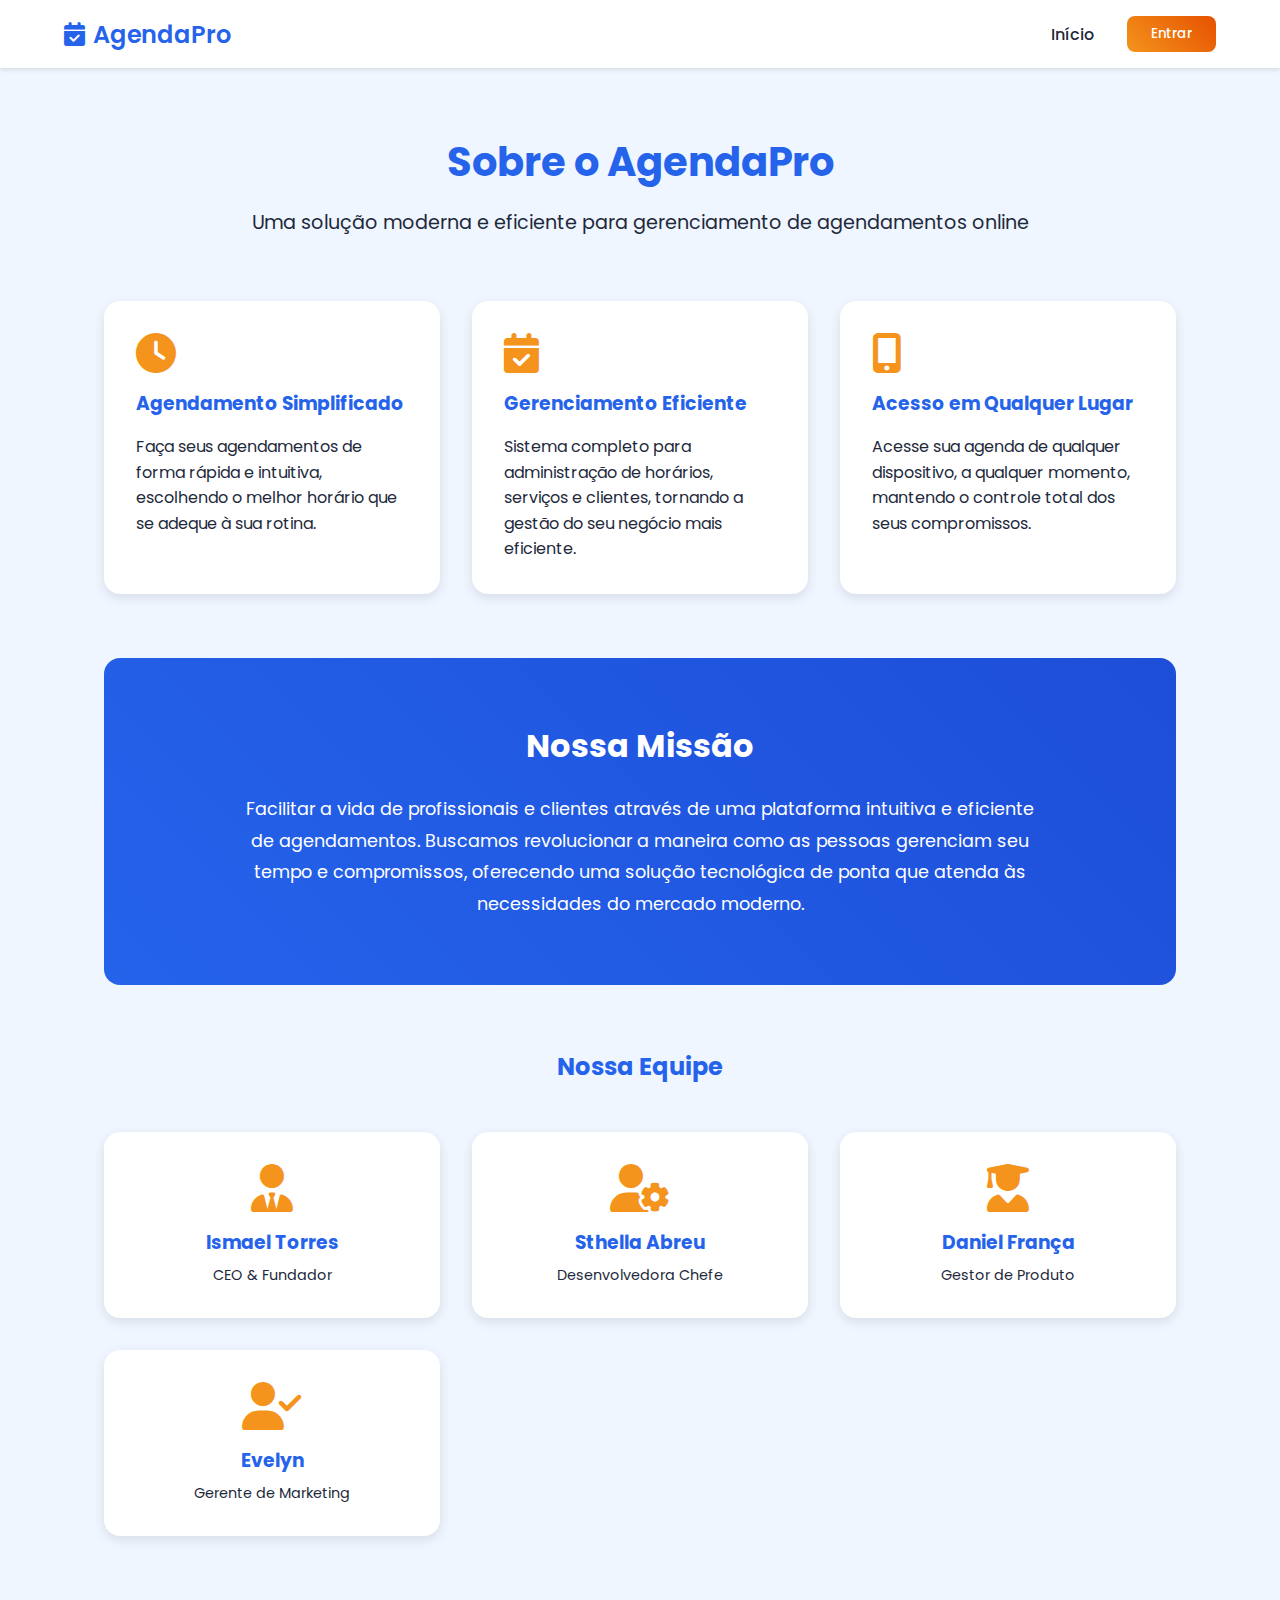
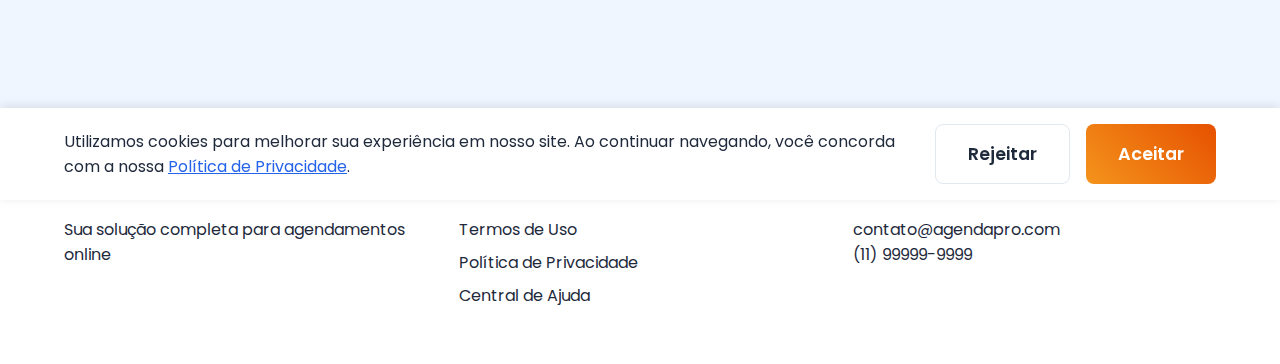
==== about.html @ c7402a68 "Add files via upload" ====
<!DOCTYPE html>
<html lang="pt-BR">
<head>
  <meta charset="UTF-8">
  <meta name="viewport" content="width=device-width, initial-scale=1.0">
  <title>Sobre - AgendaPro</title>
  <link href="https://fonts.googleapis.com/css2?family=Poppins:wght@300;400;500;600&display=swap" rel="stylesheet">
  <link rel="stylesheet" href="https://cdnjs.cloudflare.com/ajax/libs/font-awesome/6.4.0/css/all.min.css">
  <link rel="stylesheet" href="style.css">
  <style>
    .about-container {
      max-width: 1200px;
      margin: 0 auto;
      padding: 4rem 5%;
    }

    .about-header {
      text-align: center;
      margin-bottom: 3rem;
    }

    .about-header h1 {
      color: var(--primary-color);
      font-size: 2.5rem;
      margin-bottom: 1rem;
    }

    .about-header p {
      color: var(--text-color);
      font-size: 1.2rem;
      max-width: 800px;
      margin: 0 auto;
    }

    .features-grid {
      display: grid;
      grid-template-columns: repeat(auto-fit, minmax(300px, 1fr));
      gap: 2rem;
      margin: 4rem 0;
    }

    .feature-card {
      background: white;
      padding: 2rem;
      border-radius: 1rem;
      box-shadow: 0 4px 12px rgba(0,0,0,0.1);
      transition: transform 0.3s ease;
    }

    .feature-card:hover {
      transform: translateY(-5px);
    }

    .feature-card i {
      font-size: 2.5rem;
      color: var(--accent-color);
      margin-bottom: 1rem;
    }

    .feature-card h3 {
      color: var(--primary-color);
      margin-bottom: 1rem;
    }

    .feature-card p {
      color: var(--text-color);
      line-height: 1.6;
    }

    .mission-section {
      background: linear-gradient(45deg, var(--primary-color), var(--secondary-color));
      color: white;
      padding: 4rem 5%;
      margin: 4rem 0;
      border-radius: 1rem;
      text-align: center;
    }

    .mission-section h2 {
      font-size: 2rem;
      margin-bottom: 1.5rem;
    }

    .mission-section p {
      max-width: 800px;
      margin: 0 auto;
      line-height: 1.8;
      font-size: 1.1rem;
    }

    .team-section {
      text-align: center;
      margin: 4rem 0;
    }

    .team-section h2 {
      color: var(--primary-color);
      margin-bottom: 3rem;
    }

    .team-grid {
      display: grid;
      grid-template-columns: repeat(auto-fit, minmax(250px, 1fr));
      gap: 2rem;
    }

    .team-member {
      background: white;
      padding: 2rem;
      border-radius: 1rem;
      box-shadow: 0 4px 12px rgba(0,0,0,0.1);
    }

    .team-member i {
      font-size: 3rem;
      color: var(--accent-color);
      margin-bottom: 1rem;
    }

    .team-member h3 {
      color: var(--primary-color);
      margin-bottom: 0.5rem;
    }

    .team-member p {
      color: var(--text-color);
      font-size: 0.9rem;
    }

    @media (max-width: 768px) {
      .about-header h1 {
        font-size: 2rem;
      }
      
      .features-grid {
        grid-template-columns: 1fr;
      }
      
      .mission-section {
        margin: 2rem 0;
        padding: 2rem 5%;
      }
      
      .team-grid {
        grid-template-columns: 1fr;
      }
    }
  </style>
</head>
<body>
  <nav class="navbar">
    <div class="logo">
      <a href="index.html" style="text-decoration: none; color: inherit; display: flex; align-items: center; gap: 0.5rem;">
        <i class="fas fa-calendar-check"></i>
        <span>AgendaPro</span>
      </a>
    </div>
    <div class="nav-links">
      <a href="index.html">Início</a>
      <button class="login-btn" onclick="window.location.href='login.html'">Entrar</button>
    </div>
  </nav>

  <div class="about-container">
    <div class="about-header">
      <h1>Sobre o AgendaPro</h1>
      <p>Uma solução moderna e eficiente para gerenciamento de agendamentos online</p>
    </div>

    <div class="features-grid">
      <div class="feature-card">
        <i class="fas fa-clock"></i>
        <h3>Agendamento Simplificado</h3>
        <p>Faça seus agendamentos de forma rápida e intuitiva, escolhendo o melhor horário que se adeque à sua rotina.</p>
      </div>
      
      <div class="feature-card">
        <i class="fas fa-calendar-check"></i>
        <h3>Gerenciamento Eficiente</h3>
        <p>Sistema completo para administração de horários, serviços e clientes, tornando a gestão do seu negócio mais eficiente.</p>
      </div>
      
      <div class="feature-card">
        <i class="fas fa-mobile-alt"></i>
        <h3>Acesso em Qualquer Lugar</h3>
        <p>Acesse sua agenda de qualquer dispositivo, a qualquer momento, mantendo o controle total dos seus compromissos.</p>
      </div>
    </div>

    <div class="mission-section">
      <h2>Nossa Missão</h2>
      <p>Facilitar a vida de profissionais e clientes através de uma plataforma intuitiva e eficiente de agendamentos. Buscamos revolucionar a maneira como as pessoas gerenciam seu tempo e compromissos, oferecendo uma solução tecnológica de ponta que atenda às necessidades do mercado moderno.</p>
    </div>

    <div class="team-section">
      <h2>Nossa Equipe</h2>
      <div class="team-grid">
        <div class="team-member">
          <i class="fas fa-user-tie"></i>
          <h3>Ismael Torres</h3>
          <p>CEO & Fundador</p>
        </div>
        
        <div class="team-member">
          <i class="fas fa-user-gear"></i>
          <h3>Sthella Abreu</h3>
          <p>Desenvolvedora Chefe</p>
        </div>
        
        <div class="team-member">
          <i class="fas fa-user-graduate"></i>
          <h3>Daniel França</h3>
          <p>Gestor de Produto</p>
        </div>

        <div class="team-member">
          <i class="fas fa-user-check"></i>
          <h3>Evelyn</h3>
          <p>Gerente de Marketing</p>
        </div>
      </div>
    </div>
  </div>

  <footer>
    <div class="footer-content">
      <div class="footer-section">
        <h4>AgendaPro</h4>
        <p>Sua solução completa para agendamentos online</p>
      </div>
      <div class="footer-section">
        <h4>Links Úteis</h4>
        <a href="terms.html">Termos de Uso</a>
        <a href="privacy.html">Política de Privacidade</a>
        <a href="https://exemplo.com/ajuda">Central de Ajuda</a>
      </div>
      <div class="footer-section">
        <h4>Contato</h4>
        <p>contato@agendapro.com</p>
        <p>(11) 99999-9999</p>
      </div>
    </div>
  </footer>

  <script src="script.js"></script>
</body>
</html>
---- style.css ----
:root {
  --primary-color: #2563eb;
  --secondary-color: #1d4ed8;
  --tertiary-color: #1e40af;
  --accent-color: #f4941c;
  --accent-light: #ffb74d;
  --accent-dark: #e65100;
  --background-color: #eff6ff;
  --text-color: #1e293b;
  --gray-light: #e2e8f0;
}

* {
  margin: 0;
  padding: 0;
  box-sizing: border-box;
  font-family: 'Poppins', sans-serif;
}

body {
  background-color: var(--background-color);
  color: var(--text-color);
}

.navbar {
  display: flex;
  justify-content: space-between;
  align-items: center;
  padding: 1rem 5%;
  background: white;
  box-shadow: 0 2px 4px rgba(0,0,0,0.1);
}

.logo {
  display: flex;
  align-items: center;
  gap: 0.5rem;
  font-size: 1.5rem;
  font-weight: 600;
  color: var(--primary-color);
}

.nav-links {
  display: flex;
  gap: 2rem;
  align-items: center;
}

.nav-links a {
  text-decoration: none;
  color: var(--text-color);
  font-weight: 500;
}

.login-btn {
  background: linear-gradient(45deg, var(--accent-color), var(--accent-dark));
  color: white;
  border: none;
  padding: 0.5rem 1.5rem;
  border-radius: 0.5rem;
  cursor: pointer;
  font-weight: 500;
  transition: all 0.3s ease;
}

.login-btn:hover {
  background: linear-gradient(45deg, var(--accent-dark), var(--accent-color));
}

.login-btn i {
  transition: transform 0.2s;
}

.login-btn:hover i {
  transform: translateY(2px);
}

.booking-section {
  padding: 4rem 5%;
  margin-top: 2rem;
}

.booking-section h2 {
  text-align: center;
  margin-bottom: 2rem;
  color: var(--primary-color);
  animation: fadeInUp 0.8s ease-out forwards;
  position: relative;
}

.booking-section h2::after {
  content: '';
  position: absolute;
  bottom: -10px;
  left: 50%;
  transform: translateX(-50%);
  width: 0;
  height: 3px;
  background: linear-gradient(45deg, var(--primary-color), var(--accent-color));
  animation: lineExpand 1s ease-out forwards;
  animation-delay: 0.5s;
}

@keyframes fadeInUp {
  from {
    opacity: 0;
    transform: translateY(20px);
  }
  to {
    opacity: 1;
    transform: translateY(0);
  }
}

@keyframes lineExpand {
  from {
    width: 0;
  }
  to {
    width: 100px;
  }
}

.hero {
  padding: 4rem 5%;
  background: linear-gradient(45deg, var(--secondary-color), var(--tertiary-color));
  color: white;
  text-align: center;
}

.hero-content {
  max-width: 800px;
  margin: 0 auto;
}

.hero h1 {
  font-size: 2.5rem;
  margin-bottom: 1rem;
}

.hero p {
  font-size: 1.2rem;
  margin-bottom: 2rem;
}

.cta-btn {
  background: linear-gradient(45deg, var(--accent-color), var(--accent-dark));
  color: white;
  border: none;
  padding: 1rem 2rem;
  border-radius: 0.5rem;
  font-size: 1.1rem;
  font-weight: 600;
  cursor: pointer;
  transition: all 0.3s ease;
}

.cta-btn:hover {
  background: linear-gradient(45deg, var(--accent-dark), var(--accent-color));
  transform: translateY(-2px);
}

.booking-container {
  display: grid;
  grid-template-columns: repeat(auto-fit, minmax(250px, 1fr));
  gap: 1.5rem;
  max-width: 900px;
  margin: 0 auto;
}

.service-options {
  display: grid;
  gap: 0.75rem;
}

.service-card {
  opacity: 0;
  animation: fadeInUp 0.5s ease-out forwards;
  background: linear-gradient(135deg, white, #fff3e0);
  padding: 1.25rem;
  border-radius: 0.5rem;
  cursor: pointer;
  transition: all 0.2s;
  border: 2px solid transparent;
}

.service-card:nth-child(1) { 
  animation-delay: 0.2s; 
}

.service-card:nth-child(2) { 
  animation-delay: 0.3s; 
}

.service-card:nth-child(3) { 
  animation-delay: 0.4s; 
}

.service-card:nth-child(4) { 
  animation-delay: 0.5s; 
}

.service-card:nth-child(5) { 
  animation-delay: 0.6s; 
}

.service-card:hover {
  transform: translateY(-2px);
  border-color: var(--accent-color);
  box-shadow: 0 4px 12px rgba(244, 148, 28, 0.15);
}

.service-card i {
  font-size: 1.5rem;
  color: var(--accent-color);
  margin-bottom: 0.5rem;
}

.service-card span {
  display: block;
  font-weight: 500;
  margin-bottom: 0.5rem;
}

.service-card p {
  color: #64748b;
  font-size: 0.9rem;
}

.service-suboptions {
  display: none;
  margin-top: 1rem;
  animation: fadeIn 0.3s ease;
}

.service-suboption {
  background: white;
  padding: 1rem;
  margin-bottom: 0.5rem;
  border-radius: 0.5rem;
  cursor: pointer;
  transition: all 0.2s;
  border: 1px solid var(--gray-light);
}

.service-suboption:hover {
  border-color: var(--accent-color);
  transform: translateY(-2px);
}

.service-suboption.selected {
  border-color: var(--accent-color);
  background: linear-gradient(135deg, white, #fff3e0);
}

.service-suboption small {
  display: block;
  color: var(--text-color);
  opacity: 0.7;
  font-size: 0.8rem;
  margin-top: 0.25rem;
}

.description-field {
  display: none;
  margin-top: 1rem;
  animation: fadeIn 0.3s ease;
}

.description-field textarea {
  width: 100%;
  padding: 0.75rem;
  border: 1px solid var(--gray-light);
  border-radius: 0.5rem;
  font-family: inherit;
  font-size: 0.9rem;
  resize: vertical;
  min-height: 100px;
}

.description-field textarea:focus {
  outline: none;
  border-color: var(--accent-color);
  box-shadow: 0 0 0 2px rgba(244, 148, 28, 0.1);
}

.description-field label {
  display: block;
  margin-bottom: 0.5rem;
  color: var(--text-color);
  font-weight: 500;
}

.calendar-section {
  background: white;
  padding: 1.25rem;
  border-radius: 0.5rem;
  box-shadow: 0 4px 12px rgba(139, 92, 246, 0.1);
  width: 100%;
}

.calendar-section h3 {
  text-align: center;
  margin-bottom: 1rem;
}

.flatpickr-calendar {
  background: transparent;
  box-shadow: none;
  width: 100% !important;
  max-width: 300px;
  margin: 0 auto;
}

.flatpickr-months {
  background: linear-gradient(45deg, var(--primary-color), var(--tertiary-color));
  border-radius: 0.5rem 0.5rem 0 0;
  padding: 0.5rem 0;
  margin-bottom: 0.5rem;
}

.flatpickr-month {
  height: 50px;
}

.flatpickr-current-month {
  padding: 0;
  display: flex;
  align-items: center;
  justify-content: center;
  font-size: 1.1rem;
}

.flatpickr-current-month .flatpickr-monthDropdown-months,
.flatpickr-current-month .numInputWrapper span.arrowUp,
.flatpickr-current-month .numInputWrapper span.arrowDown,
.flatpickr-current-month input.cur-year {
  color: white !important;
  fill: white !important;
}

.flatpickr-monthDropdown-months,
.numInputWrapper {
  color: white !important;
  font-weight: 500;
}

.flatpickr-monthDropdown-month {
  color: var(--text-color) !important; /* Keep dropdown options dark for readability */
}

.flatpickr-weekdays {
  background: transparent;
  padding: 0.5rem 0;
}

.flatpickr-weekday {
  color: var(--primary-color) !important;
  font-weight: 500;
  font-size: 0.95rem;
}

.flatpickr-days {
  padding: 0.5rem;
}

.dayContainer {
  width: 100%;
  min-width: 100%;
  max-width: 100%;
}

.flatpickr-day {
  border-radius: 0.5rem;
  margin: 0.15rem;
  height: 38px;
  line-height: 38px;
  color: var(--text-color);
  font-weight: 500;
  font-size: 0.9rem;
  width: calc(100% / 7 - 0.3rem);
  max-width: calc(100% / 7 - 0.3rem);
}

.flatpickr-day.selected {
  background: linear-gradient(45deg, var(--primary-color), var(--tertiary-color));
  border-color: transparent;
}

.flatpickr-day.selected:hover {
  background: linear-gradient(45deg, var(--tertiary-color), var(--primary-color));
  border-color: transparent;
}

.flatpickr-day:hover {
  background: var(--background-color);
}

.flatpickr-day.today {
  border-color: var(--primary-color);
}

.flatpickr-day.disabled {
  color: var(--gray-light) !important;
}

.time-slots {
  background: white;
  padding: 1.5rem;
  border-radius: 0.5rem;
}

.slots-container {
  display: grid;
  grid-template-columns: repeat(auto-fit, minmax(100px, 1fr));
  gap: 0.5rem;
  margin-top: 1rem;
}

.time-slot {
  background: var(--gray-light);
  padding: 0.5rem;
  border-radius: 0.25rem;
  text-align: center;
  cursor: pointer;
  transition: all 0.2s;
}

.time-slot:hover {
  background: linear-gradient(45deg, var(--accent-color), var(--accent-dark));
}

.time-slot.booked {
  background: #ffebee !important;
  color: #d32f2f !important;
  cursor: not-allowed !important;
  opacity: 0.8;
}

.time-slot.booked:hover {
  background: #ffebee !important;
  color: #d32f2f !important;
  transform: none !important;
}

.time-slot.selected {
  background: linear-gradient(45deg, var(--accent-color), var(--accent-dark));
}

.events-banner {
  background: linear-gradient(135deg, var(--primary-color), var(--secondary-color));
  padding: 3rem 5%;
  margin: 3rem 0;
  text-align: center;
  border-radius: 1.5rem;
  box-shadow: 0 8px 25px rgba(37, 99, 235, 0.15);
  position: relative;
  overflow: hidden;
}

.events-banner::before {
  content: '';
  position: absolute;
  top: -50%;
  left: -50%;
  width: 200%;
  height: 200%;
  background: linear-gradient(
    45deg,
    transparent 0%,
    rgba(255, 255, 255, 0.05) 30%,
    transparent 60%
  );
  animation: shimmer 8s infinite linear;
  pointer-events: none;
}

@keyframes shimmer {
  0% {
    transform: translateX(-50%) translateY(-50%) rotate(0deg);
  }
  100% {
    transform: translateX(-50%) translateY(-50%) rotate(360deg);
  }
}

.events-banner h3 {
  color: white;
  font-size: 2rem;
  margin-bottom: 2rem;
  position: relative;
  display: inline-block;
  text-shadow: 2px 2px 4px rgba(0, 0, 0, 0.2);
}

.events-banner h3::after {
  content: '';
  position: absolute;
  bottom: -10px;
  left: 50%;
  transform: translateX(-50%);
  width: 80px;
  height: 4px;
  background: linear-gradient(45deg, var(--accent-color), var(--accent-light));
  border-radius: 2px;
  box-shadow: 0 2px 4px rgba(244, 148, 28, 0.3);
}

.events-container {
  display: grid;
  grid-template-columns: repeat(auto-fit, minmax(300px, 1fr));
  gap: 2.5rem;
  max-width: 1400px;
  margin: 0 auto;
  padding: 1rem;
}

.event-card {
  background: rgba(255, 255, 255, 0.95);
  padding: 2rem;
  border-radius: 1rem;
  box-shadow: 0 12px 30px rgba(0, 0, 0, 0.1);
  transition: all 0.4s ease;
  backdrop-filter: blur(10px);
  border: 1px solid rgba(255, 255, 255, 0.2);
  position: relative;
  overflow: hidden;
}

.event-card.status-disponivel {
  background: linear-gradient(135deg, rgba(255, 255, 255, 0.95), rgba(220, 255, 220, 0.95));
  border-left: 4px solid #22c55e;
}

.event-card.status-encerrado {
  background: linear-gradient(135deg, rgba(255, 255, 255, 0.95), rgba(255, 251, 220, 0.95));
  border-left: 4px solid #eab308;
}

.event-card.status-cancelado {
  background: linear-gradient(135deg, rgba(255, 255, 255, 0.95), rgba(255, 220, 220, 0.95));
  border-left: 4px solid #ef4444;
}

.event-card::before {
  content: '';
  position: absolute;
  top: 0;
  left: 0;
  width: 100%;
  height: 5px;
  background: linear-gradient(45deg, var(--accent-color), var(--accent-light));
}

.event-card:hover {
  transform: translateY(-10px);
  box-shadow: 0 20px 40px rgba(0, 0, 0, 0.15);
}

.event-card i {
  font-size: 2rem;
  color: var(--accent-color);
  margin-bottom: 1rem;
  background: linear-gradient(135deg, var(--accent-color), var(--accent-light));
  -webkit-background-clip: text;
  -webkit-text-fill-color: transparent;
  filter: drop-shadow(2px 2px 4px rgba(244, 148, 28, 0.3));
}

.event-card h4 {
  color: var(--primary-color);
  font-size: 1.25rem;
  margin-bottom: 0.75rem;
  font-weight: 600;
}

.event-card p {
  color: var(--text-color);
  line-height: 1.6;
  margin-bottom: 0.5rem;
  font-size: 1.1rem;
}

.event-card.editable-event {
  position: relative;
  border: 1px dashed var(--primary-color);
}

.event-card .event-title {
  border: 1px dashed transparent;
  padding: 0.25rem;
  cursor: text;
  transition: all 0.2s ease;
}

.event-card .event-title:hover {
  border-color: var(--primary-color);
}

.event-card .event-title:focus {
  outline: none;
  border-color: var(--primary-color);
  background: rgba(139, 92, 246, 0.1);
}

.event-status-display {
  display: inline-block;
  padding: 0.5rem 1rem;
  border-radius: 2rem;
  font-size: 0.9rem;
  font-weight: 500;
  margin-top: 1rem;
}

.status-disponivel .event-status-display {
  background: rgba(34, 197, 94, 0.1);
  color: #16a34a;
}

.status-encerrado .event-status-display {
  background: rgba(234, 179, 8, 0.1);
  color: #ca8a04;
}

.status-cancelado .event-status-display {
  background: rgba(239, 68, 68, 0.1);
  color: #dc2626;
}

.admin-controls {
  display: flex;
  gap: 0.5rem;
  margin-top: 1rem;
}

.edit-event-btn {
  background: var(--primary-color);
  color: white;
  border: none;
  padding: 0.5rem 1rem;
  border-radius: 0.25rem;
  cursor: pointer;
  transition: all 0.2s;
}

.edit-event-btn:hover {
  background: var(--secondary-color);
}

.edit-form {
  display: flex;
  flex-direction: column;
  gap: 1rem;
  margin-top: 1rem;
}

.edit-form .form-group {
  display: flex;
  flex-direction: column;
  gap: 0.5rem;
}

.edit-form input,
.edit-form select {
  padding: 0.5rem;
  border: 1px solid var(--gray-light);
  border-radius: 0.25rem;
  font-family: inherit;
}

.save-edit-btn {
  background: linear-gradient(45deg, var(--accent-color), var(--accent-dark));
  color: white;
  border: none;
  padding: 0.75rem;
  border-radius: 0.5rem;
  cursor: pointer;
  font-weight: 500;
  transition: all 0.3s ease;
  margin-top: 1rem;
}

.save-edit-btn:hover {
  background: linear-gradient(45deg, var(--accent-dark), var(--accent-color));
  transform: translateY(-2px);
}

.edit-time-slots {
  display: grid;
  grid-template-columns: repeat(auto-fill, minmax(140px, 1fr));
  gap: 0.5rem;
}

.delete-event-btn {
  background: #ffebee;
  color: #d32f2f;
  border: none;
  padding: 0.5rem 1rem;
  border-radius: 0.25rem;
  cursor: pointer;
  margin-top: 0.5rem;
  transition: all 0.2s;
}

.delete-event-btn:hover {
  background: #d32f2f;
  color: white;
}

.appointments-container {
  margin-top: 1rem;
  max-height: 400px;
  overflow-y: auto;
}

.appointment-item {
  display: flex;
  justify-content: space-between;
  align-items: center;
  padding: 1rem;
  border: 1px solid var(--gray-light);
  border-radius: 0.5rem;
  margin-bottom: 0.5rem;
}

.appointment-info {
  display: flex;
  flex-direction: column;
  gap: 0.25rem;
}

.cancel-btn {
  background: #ffebee;
  color: #d32f2f;
  border: none;
  padding: 0.5rem 1rem;
  border-radius: 0.25rem;
  cursor: pointer;
  font-weight: 500;
  transition: all 0.2s;
}

.cancel-btn:hover {
  background: #d32f2f;
  color: white;
}

.no-appointments {
  text-align: center;
  color: var(--text-color);
  opacity: 0.7;
  padding: 2rem;
}

.auth-button {
  background: linear-gradient(45deg, var(--accent-color), var(--accent-dark));
}

.auth-button:hover {
  background: linear-gradient(45deg, var(--accent-dark), var(--accent-color));
}

.event-time-slots {
  display: grid;
  grid-template-columns: repeat(auto-fill, minmax(140px, 1fr));
  gap: 0.5rem;
  margin: 1rem 0;
}

.event-time-slot {
  background: var(--gray-light);
  padding: 0.5rem;
  border-radius: 0.25rem;
  text-align: center;
  cursor: pointer;
  transition: all 0.2s;
}

.event-time-slot:hover {
  background: var(--accent-light);
  transform: translateY(-2px);
}

.event-time-slot.selected {
  background: linear-gradient(45deg, var(--accent-color), var(--accent-dark));
  color: white;
}

.confirm-event-btn {
  background: linear-gradient(45deg, var(--accent-color), var(--accent-dark));
  color: white;
  border: none;
  padding: 0.75rem 1.5rem;
  border-radius: 0.5rem;
  cursor: pointer;
  font-weight: 500;
  transition: all 0.3s ease;
  width: 100%;
  margin-top: 1rem;
}

.confirm-event-btn:hover {
  background: linear-gradient(45deg, var(--accent-dark), var(--accent-color));
  transform: translateY(-2px);
}

.time-slots-container h5 {
  color: var(--primary-color);
  margin-top: 1rem;
  margin-bottom: 0.5rem;
}

.popup-overlay {
  display: none;
  position: fixed;
  top: 0;
  left: 0;
  width: 100%;
  height: 100%;
  background: rgba(0, 0, 0, 0.5);
  z-index: 1100;
  justify-content: center;
  align-items: center;
}

.popup {
  background: white;
  padding: 2rem;
  border-radius: 1rem;
  max-width: 90%;
  width: 500px;
  position: relative;
  animation: popupFadeIn 0.3s ease;
  z-index: 1101;
}

.popup-header {
  display: flex;
  justify-content: space-between;
  align-items: center;
  margin-bottom: 1.5rem;
}

.popup-close {
  background: none;
  border: none;
  font-size: 1.5rem;
  cursor: pointer;
  color: var(--text-color);
}

.popup-title {
  color: var(--primary-color);
  margin: 0;
}

.popup .slots-container {
  max-height: 400px;
  overflow-y: auto;
  padding-right: 1rem;
}

@keyframes popupFadeIn {
  from {
    opacity: 0;
    transform: translateY(-20px);
  }
  to {
    opacity: 1;
    transform: translateY(0);
  }
}

.popup .time-slot {
  padding: 0.75rem;
  margin-bottom: 0.5rem;
  font-size: 1rem;
}

.popup .time-slot:hover {
  transform: translateY(-2px);
}

.popup .time-slot.selected {
  background: linear-gradient(45deg, var(--accent-color), var(--accent-dark));
  color: white;
}

.popup p {
  color: var(--text-color);
  line-height: 1.5;
}

.popup .cta-btn {
  background: linear-gradient(45deg, var(--accent-color), var(--accent-dark));
  color: white;
  border: none;
  padding: 0.75rem 1.5rem;
  border-radius: 0.5rem;
  cursor: pointer;
  font-weight: 500;
  transition: all 0.3s ease;
}

.popup .cta-btn:hover {
  background: linear-gradient(45deg, var(--accent-dark), var(--accent-color));
  transform: translateY(-2px);
}

.cookie-consent {
  position: fixed;
  bottom: -100%;
  left: 0;
  right: 0;
  background: white;
  padding: 1rem 5%;
  box-shadow: 0 -2px 10px rgba(0,0,0,0.1);
  display: flex;
  justify-content: space-between;
  align-items: center;
  transition: bottom 0.3s ease;
  z-index: 1001;
}

.cookie-consent.show {
  bottom: 0;
}

.cookie-text {
  flex: 1;
  padding-right: 2rem;
}

.cookie-buttons {
  display: flex;
  gap: 1rem;
}

.cookie-btn {
  padding: 0.5rem 1.5rem;
  border-radius: 0.5rem;
  cursor: pointer;
  font-weight: 500;
  transition: all 0.3s ease;
}

.accept-cookies {
  background: linear-gradient(45deg, var(--accent-color), var(--accent-dark));
  color: white;
  border: none;
}

.accept-cookies:hover {
  background: linear-gradient(45deg, var(--accent-dark), var(--accent-color));
}

.reject-cookies {
  background: white;
  color: var(--text-color);
  border: 1px solid var(--gray-light);
}

.reject-cookies:hover {
  background: var(--gray-light);
}

.dropdown-menu {
  display: none;
  position: absolute;
  top: 100%;
  right: 0;
  background: white;
  border-radius: 0.5rem;
  box-shadow: 0 2px 10px rgba(0,0,0,0.1);
  margin-top: 0.5rem;
  min-width: 150px;
  z-index: 1000;
}

.dropdown-menu.show {
  display: block;
  animation: fadeIn 0.2s ease;
}

.dropdown-item {
  display: flex;
  align-items: center;
  gap: 0.5rem;
  width: 100%;
  padding: 0.75rem 1rem;
  border: none;
  background: none;
  color: var(--text-color);
  cursor: pointer;
  transition: all 0.2s;
  text-align: left;
  font-size: 0.9rem;
}

.dropdown-item:hover {
  background: var(--accent-light);
  color: var(--accent-dark);
}

@keyframes fadeIn {
  from {
    opacity: 0;
    transform: translateY(-10px);
  }
  to {
    opacity: 1;
    transform: translateY(0);
  }
}

.no-events-message {
  grid-column: 1 / -1;
  text-align: center;
  padding: 3rem 2rem;
  background: rgba(255, 255, 255, 0.1);
  border-radius: 1rem;
  backdrop-filter: blur(10px);
  border: 1px solid rgba(255, 255, 255, 0.2);
}

.no-events-message p {
  color: rgba(255, 255, 255, 0.7);
  font-size: 1.2rem;
  font-weight: 500;
  text-shadow: 1px 1px 2px rgba(0, 0, 0, 0.1);
}

footer {
  background: white;
  padding: 3rem 5%;
  margin-top: 4rem;
}

.footer-content {
  display: grid;
  grid-template-columns: repeat(auto-fit, minmax(250px, 1fr));
  gap: 2rem;
  max-width: 1200px;
  margin: 0 auto;
}

.footer-section h4 {
  margin-bottom: 1rem;
  color: var(--primary-color);
}

.footer-section a {
  display: block;
  color: var(--text-color);
  text-decoration: none;
  margin-bottom: 0.5rem;
}

.duration-options {
  margin-top: 0.5rem;
}

.duration-select {
  width: 100%;
  padding: 0.5rem;
  border: 1px solid var(--gray-light);
  border-radius: 0.5rem;
  font-family: inherit;
  font-size: 0.9rem;
  background-color: white;
}

@media (max-width: 768px) {
  .navbar {
    padding: 0.75rem 1rem;
    flex-direction: column;
    gap: 1rem;
  }

  .nav-links {
    width: 100%;
    justify-content: center;
    gap: 1rem;
  }

  .hero {
    padding: 2rem 1rem;
  }

  .hero h1 {
    font-size: 2rem;
  }

  .hero p {
    font-size: 1rem;
  }

  .booking-section {
    padding: 2rem 1rem;
  }

  .service-options {
    grid-template-columns: 1fr;
  }

  .calendar-section {
    padding: 1rem;
  }

  .time-slots-container {
    display: grid;
    grid-template-columns: repeat(2, 1fr);
  }

  .events-banner {
    padding: 2rem 1.5rem;
    margin: 2rem 0;
  }

  .events-banner h3 {
    font-size: 1.75rem;
    margin-bottom: 1.5rem;
  }

  .event-card {
    padding: 1.5rem;
  }

  .footer-content {
    grid-template-columns: 1fr;
    text-align: center;
    gap: 2rem;
  }

  .cookie-consent {
    flex-direction: column;
    text-align: center;
    padding: 1rem;
  }

  .cookie-buttons {
    justify-content: center;
    margin-top: 1rem;
  }
}

@media (max-width: 480px) {
  .navbar .logo {
    font-size: 1.25rem;
  }

  .nav-links {
    flex-direction: column;
  }

  .login-btn {
    width: 100%;
  }

  .hero h1 {
    font-size: 1.75rem;
  }

  .service-card {
    padding: 1rem;
  }

  .time-slots-container {
    grid-template-columns: 1fr;
  }

  .popup {
    width: 95%;
    padding: 1rem;
  }

  .events-banner h3 {
    font-size: 1.5rem;
  }

  .event-card i {
    font-size: 1.75rem;
  }

  .event-card h4 {
    font-size: 1.1rem;
  }

  .event-card {
    padding: 1.25rem;
  }

  .no-events-message p {
    font-size: 1.2rem;
  }
}
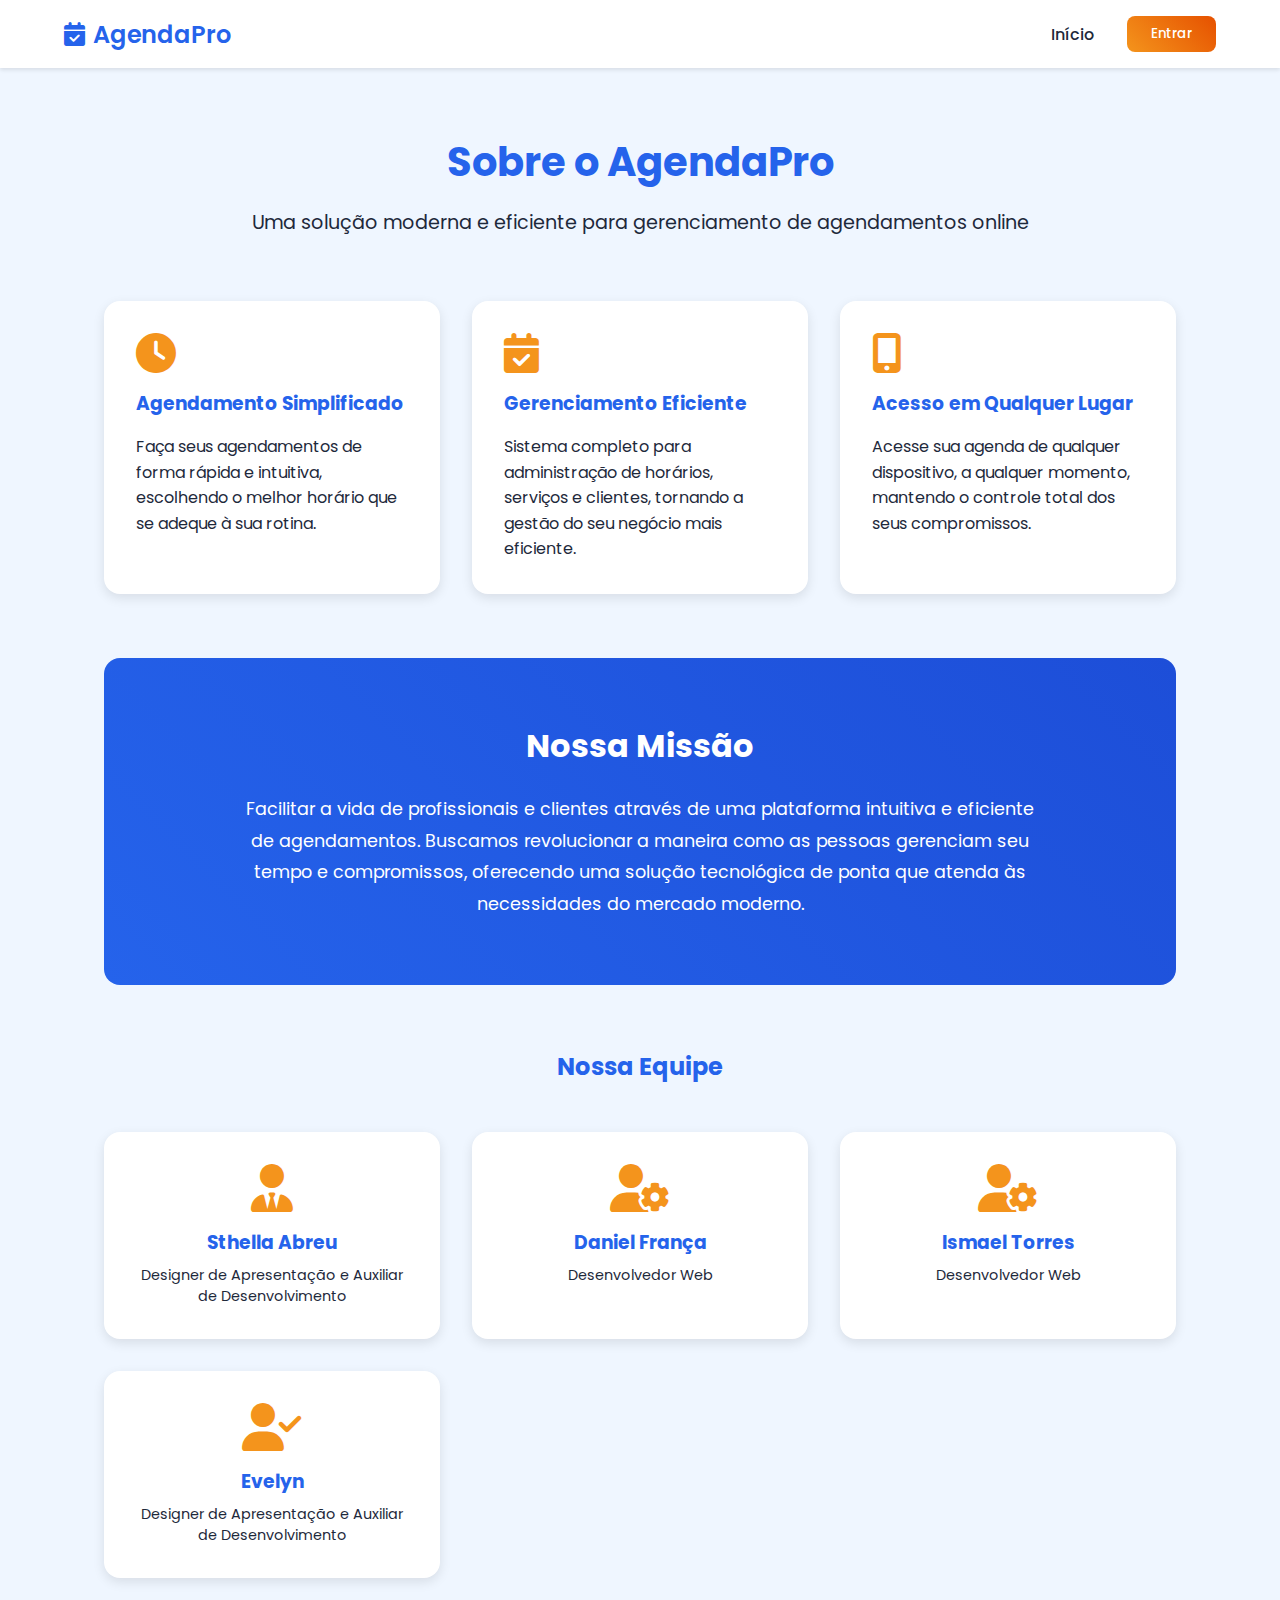
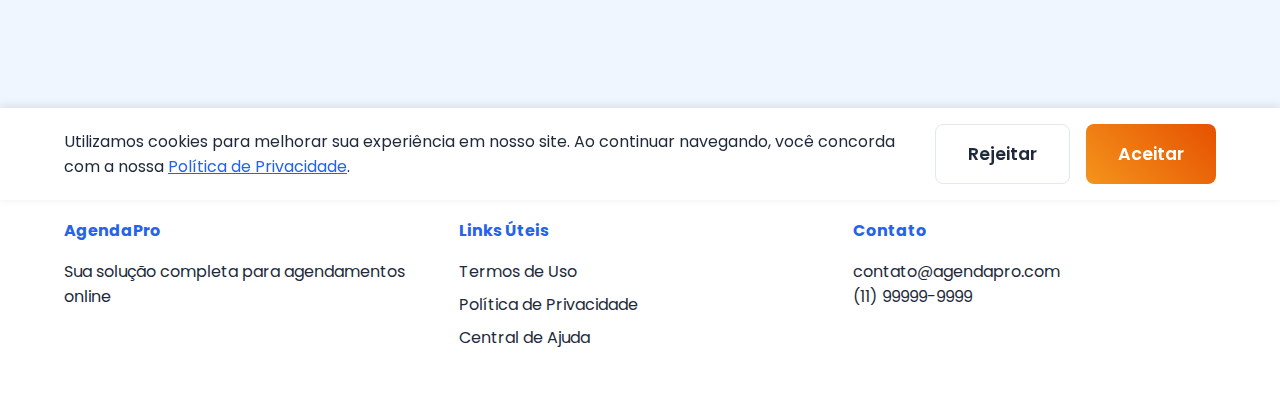
==== commit d7111248: "about.html" ====
--- a/about.html
+++ b/about.html
@@ -1,30 +1,42 @@
 <!DOCTYPE html>
 <html lang="pt-BR">
 <head>
+  <!-- Define o conjunto de caracteres para UTF-8, garantindo compatibilidade com acentos e caracteres especiais -->
   <meta charset="UTF-8">
+  <!-- Configura o layout responsivo para diferentes tamanhos de tela -->
   <meta name="viewport" content="width=device-width, initial-scale=1.0">
+  <!-- Define o título da página exibido na aba do navegador -->
   <title>Sobre - AgendaPro</title>
+  <!-- Importa a fonte Poppins com diferentes pesos -->
   <link href="https://fonts.googleapis.com/css2?family=Poppins:wght@300;400;500;600&display=swap" rel="stylesheet">
+  <!-- Importa ícones da biblioteca Font Awesome -->
   <link rel="stylesheet" href="https://cdnjs.cloudflare.com/ajax/libs/font-awesome/6.4.0/css/all.min.css">
+  <!-- Link para o arquivo externo de estilos CSS -->
   <link rel="stylesheet" href="style.css">
+   <!-- Favicon da página -->
+   <link rel="icon" type="image/png" href="d:\Users\922265\Downloads\favicon AgendaPro.png">
   <style>
+    /* Container principal da seção "Sobre" */
     .about-container {
       max-width: 1200px;
       margin: 0 auto;
       padding: 4rem 5%;
     }
 
+    /* Cabeçalho da seção "Sobre" */
     .about-header {
       text-align: center;
       margin-bottom: 3rem;
     }
 
+    /* Título da seção "Sobre" */
     .about-header h1 {
       color: var(--primary-color);
       font-size: 2.5rem;
       margin-bottom: 1rem;
     }
 
+    /* Parágrafo do cabeçalho da seção */
     .about-header p {
       color: var(--text-color);
       font-size: 1.2rem;
@@ -32,6 +44,7 @@
       margin: 0 auto;
     }
 
+    /* Layout em grade para recursos apresentados */
     .features-grid {
       display: grid;
       grid-template-columns: repeat(auto-fit, minmax(300px, 1fr));
@@ -39,6 +52,7 @@
       margin: 4rem 0;
     }
 
+    /* Cartões que exibem recursos */
     .feature-card {
       background: white;
       padding: 2rem;
@@ -47,26 +61,31 @@
       transition: transform 0.3s ease;
     }
 
+    /* Efeito visual ao passar o mouse sobre os cartões */
     .feature-card:hover {
       transform: translateY(-5px);
     }
 
+    /* Ícones dentro dos cartões de recurso */
     .feature-card i {
       font-size: 2.5rem;
       color: var(--accent-color);
       margin-bottom: 1rem;
     }
 
+    /* Título dos cartões */
     .feature-card h3 {
       color: var(--primary-color);
       margin-bottom: 1rem;
     }
 
+    /* Texto dos cartões */
     .feature-card p {
       color: var(--text-color);
       line-height: 1.6;
     }
 
+    /* Seção de missão com gradiente */
     .mission-section {
       background: linear-gradient(45deg, var(--primary-color), var(--secondary-color));
       color: white;
@@ -76,11 +95,13 @@
       text-align: center;
     }
 
+    /* Título da seção de missão */
     .mission-section h2 {
       font-size: 2rem;
       margin-bottom: 1.5rem;
     }
 
+    /* Parágrafo dentro da seção missão */
     .mission-section p {
       max-width: 800px;
       margin: 0 auto;
@@ -88,22 +109,26 @@
       font-size: 1.1rem;
     }
 
+    /* Seção da equipe */
     .team-section {
       text-align: center;
       margin: 4rem 0;
     }
 
+    /* Título da seção da equipe */
     .team-section h2 {
       color: var(--primary-color);
       margin-bottom: 3rem;
     }
 
+    /* Grade que organiza os membros da equipe */
     .team-grid {
       display: grid;
       grid-template-columns: repeat(auto-fit, minmax(250px, 1fr));
       gap: 2rem;
     }
 
+    /* Cartão para cada membro da equipe */
     .team-member {
       background: white;
       padding: 2rem;
@@ -111,36 +136,44 @@
       box-shadow: 0 4px 12px rgba(0,0,0,0.1);
     }
 
+    /* Ícones para os membros da equipe */
     .team-member i {
       font-size: 3rem;
       color: var(--accent-color);
       margin-bottom: 1rem;
     }
 
+    /* Nome dos membros da equipe */
     .team-member h3 {
       color: var(--primary-color);
       margin-bottom: 0.5rem;
     }
 
+    /* Descrição dos membros da equipe */
     .team-member p {
       color: var(--text-color);
       font-size: 0.9rem;
     }
 
+    /* Estilização para telas menores */
     @media (max-width: 768px) {
+      /* Reduz tamanho do título na seção "Sobre" */
       .about-header h1 {
         font-size: 2rem;
       }
-      
+
+      /* Ajusta layout da grade de recursos */
       .features-grid {
         grid-template-columns: 1fr;
       }
-      
+
+      /* Ajusta espaçamento da seção missão */
       .mission-section {
         margin: 2rem 0;
         padding: 2rem 5%;
       }
-      
+
+      /* Ajusta a grade da equipe */
       .team-grid {
         grid-template-columns: 1fr;
       }
@@ -148,38 +181,43 @@
   </style>
 </head>
 <body>
+  <!-- Barra de navegação do site -->
   <nav class="navbar">
     <div class="logo">
+      <!-- Link com ícone e nome do site -->
       <a href="index.html" style="text-decoration: none; color: inherit; display: flex; align-items: center; gap: 0.5rem;">
         <i class="fas fa-calendar-check"></i>
         <span>AgendaPro</span>
       </a>
     </div>
+    <!-- Links de navegação -->
     <div class="nav-links">
       <a href="index.html">Início</a>
       <button class="login-btn" onclick="window.location.href='login.html'">Entrar</button>
     </div>
   </nav>
 
+  <!-- Seção principal do conteúdo "Sobre" -->
   <div class="about-container">
     <div class="about-header">
       <h1>Sobre o AgendaPro</h1>
       <p>Uma solução moderna e eficiente para gerenciamento de agendamentos online</p>
     </div>
 
+    <!-- Grade com cartões de recursos -->
     <div class="features-grid">
       <div class="feature-card">
         <i class="fas fa-clock"></i>
         <h3>Agendamento Simplificado</h3>
         <p>Faça seus agendamentos de forma rápida e intuitiva, escolhendo o melhor horário que se adeque à sua rotina.</p>
       </div>
-      
+
       <div class="feature-card">
         <i class="fas fa-calendar-check"></i>
         <h3>Gerenciamento Eficiente</h3>
         <p>Sistema completo para administração de horários, serviços e clientes, tornando a gestão do seu negócio mais eficiente.</p>
       </div>
-      
+
       <div class="feature-card">
         <i class="fas fa-mobile-alt"></i>
         <h3>Acesso em Qualquer Lugar</h3>
@@ -187,53 +225,64 @@
       </div>
     </div>
 
+    <!-- Seção destacando a missão da empresa -->
     <div class="mission-section">
       <h2>Nossa Missão</h2>
       <p>Facilitar a vida de profissionais e clientes através de uma plataforma intuitiva e eficiente de agendamentos. Buscamos revolucionar a maneira como as pessoas gerenciam seu tempo e compromissos, oferecendo uma solução tecnológica de ponta que atenda às necessidades do mercado moderno.</p>
     </div>
 
+    <!-- Seção destacando a equipe -->
     <div class="team-section">
       <h2>Nossa Equipe</h2>
       <div class="team-grid">
         <div class="team-member">
           <i class="fas fa-user-tie"></i>
+          <h3>Sthella Abreu</h3>
+          <p>Designer de Apresentação e Auxiliar de Desenvolvimento</p>
+        </div>
+
+        <div class="team-member">
+          <i class="fas fa-user-gear"></i>
+          <h3>Daniel França</h3>
+          <p>Desenvolvedor Web</p>
+        </div>
+        <div class="team-member">
+          <i class="fas fa-user-gear"></i>
           <h3>Ismael Torres</h3>
-          <p>CEO & Fundador</p>
-        </div>
-        
-        <div class="team-member">
-          <i class="fas fa-user-gear"></i>
-          <h3>Sthella Abreu</h3>
-          <p>Desenvolvedora Chefe</p>
-        </div>
-        
+          <p>Desenvolvedor Web</p>
+        </div>
+<!--
         <div class="team-member">
           <i class="fas fa-user-graduate"></i>
           <h3>Daniel França</h3>
-          <p>Gestor de Produto</p>
-        </div>
-
+          <p>Desenvolvedor Web</p>
+        </div>
+-->
         <div class="team-member">
           <i class="fas fa-user-check"></i>
           <h3>Evelyn</h3>
-          <p>Gerente de Marketing</p>
+          <p>Designer de Apresentação e Auxiliar de Desenvolvimento</p>
         </div>
       </div>
     </div>
   </div>
 
+  <!-- Rodapé do site -->
   <footer>
     <div class="footer-content">
+      <!-- Seção do rodapé com informações gerais -->
       <div class="footer-section">
         <h4>AgendaPro</h4>
         <p>Sua solução completa para agendamentos online</p>
       </div>
+      <!-- Links úteis -->
       <div class="footer-section">
         <h4>Links Úteis</h4>
         <a href="terms.html">Termos de Uso</a>
         <a href="privacy.html">Política de Privacidade</a>
-        <a href="https://exemplo.com/ajuda">Central de Ajuda</a>
-      </div>
+        <a href="help.html">Central de Ajuda</a>
+      </div>
+      <!-- Informações de contato -->
       <div class="footer-section">
         <h4>Contato</h4>
         <p>contato@agendapro.com</p>
@@ -242,6 +291,7 @@
     </div>
   </footer>
 
+  <!-- Importa um script JavaScript externo -->
   <script src="script.js"></script>
 </body>
-</html>+</html>
